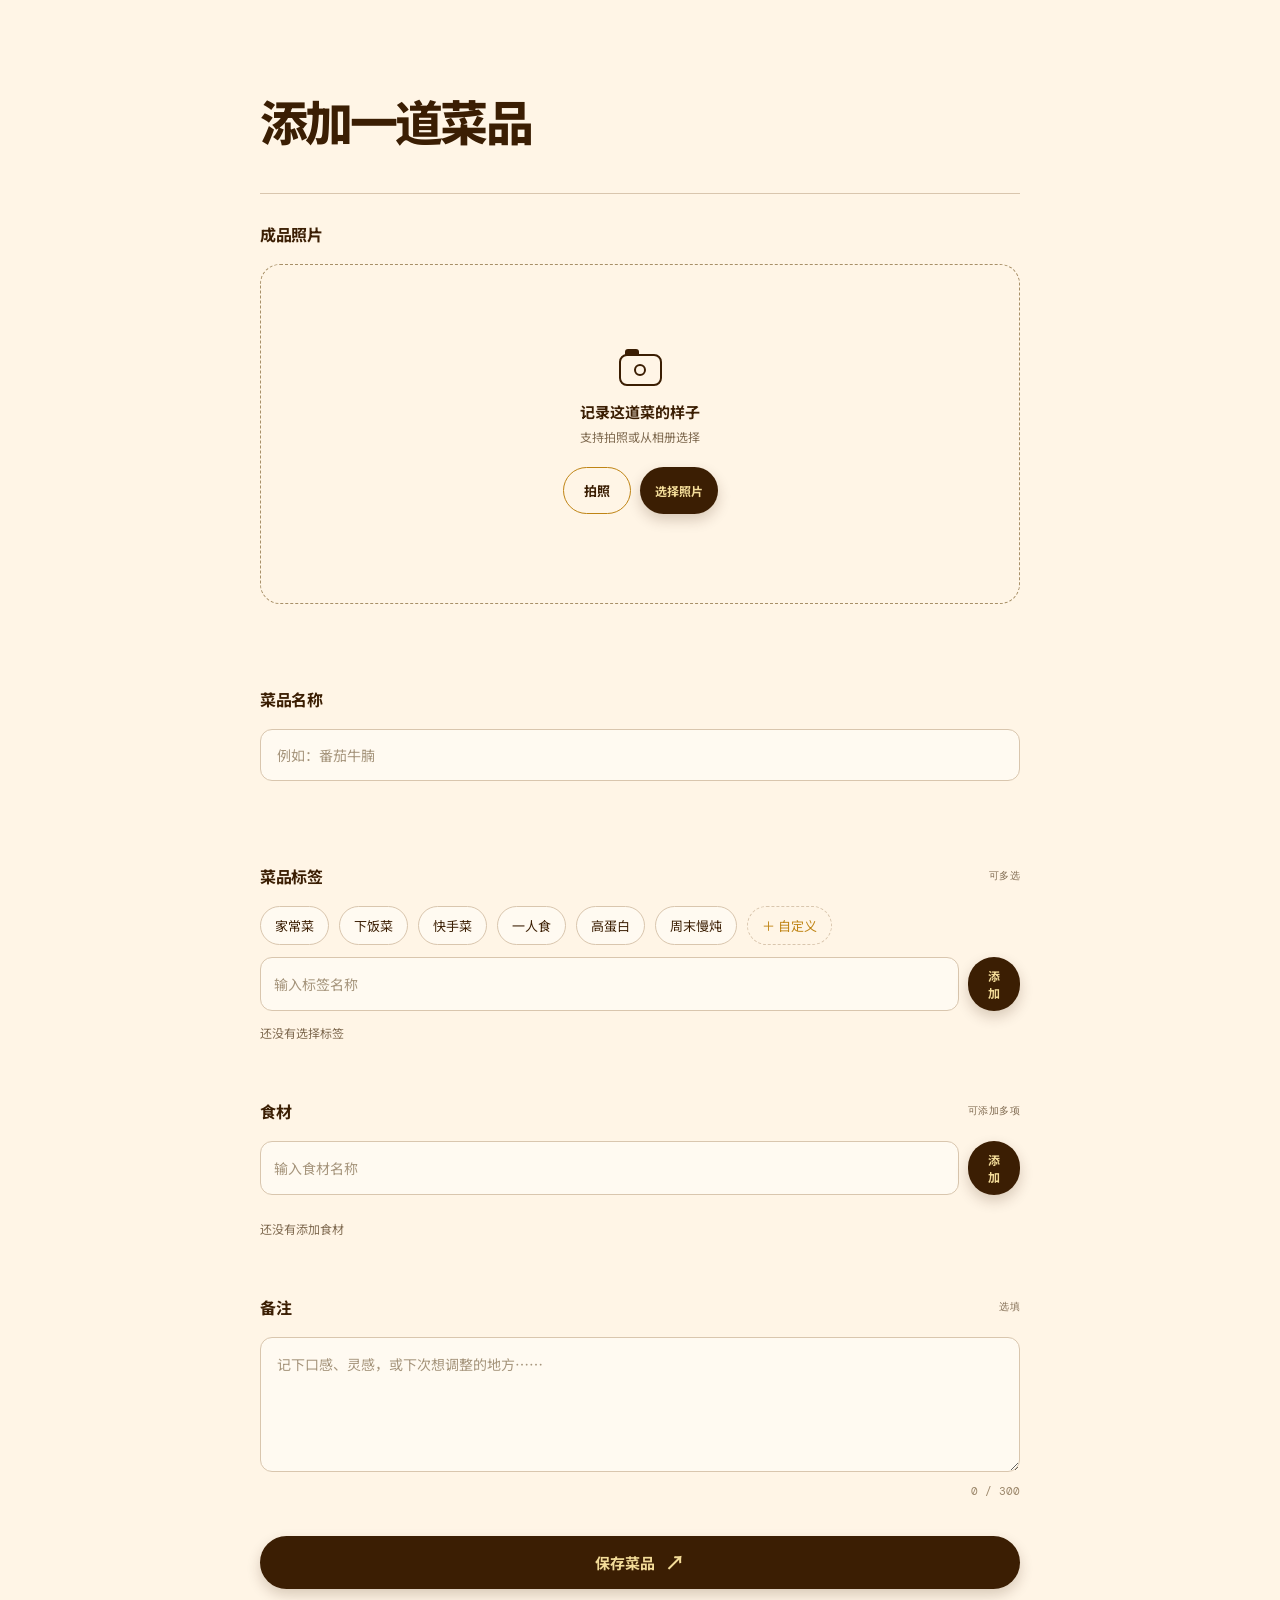
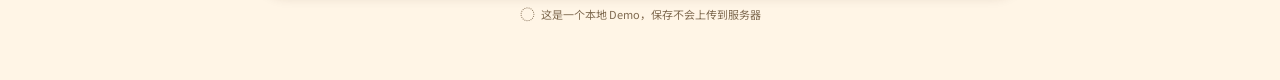
==== outputs/index.html @ 97941abd "Build Kitchen Workspace pages and Cloudflare architecture" ====
<!doctype html>
<html lang="zh-CN">
  <head>
    <meta charset="UTF-8" />
    <meta name="viewport" content="width=device-width, initial-scale=1, viewport-fit=cover" />
    <meta name="theme-color" content="#fbfaf7" />
    <title>添加菜品 · Kitchen Workspace</title>
    <link rel="preconnect" href="https://fonts.googleapis.com" />
    <link rel="preconnect" href="https://fonts.gstatic.com" crossorigin />
    <link href="https://fonts.googleapis.com/css2?family=DM+Mono:wght@400;500&family=Manrope:wght@400;500;600;700;800&family=Noto+Sans+SC:wght@400;500;600;700;800&display=swap" rel="stylesheet" />
    <link rel="stylesheet" href="styles.css" />
  </head>
  <body>
    <main class="page-shell">
      <section class="intro" aria-labelledby="page-title">
        <h1 id="page-title">添加一道菜品</h1>
      </section>

      <form id="dish-form" novalidate>
        <section class="form-section photo-section">
          <div class="section-heading">
            <div><h2>成品照片</h2></div>
          </div>
          <div class="photo-card" id="photo-card">
            <div class="photo-placeholder" id="photo-placeholder">
              <div class="camera-icon" aria-hidden="true"><span></span></div>
              <strong>记录这道菜的样子</strong>
              <span>支持拍照或从相册选择</span>
              <div class="photo-actions">
                <button class="secondary-button" type="button" id="camera-button">拍照</button>
                <button class="primary-button small" type="button" id="album-button">选择照片</button>
              </div>
            </div>
            <img id="photo-preview" alt="菜品照片预览" />
            <button class="remove-photo" type="button" id="remove-photo" aria-label="移除照片">×</button>
          </div>
          <input id="camera-input" type="file" accept="image/*" capture="environment" hidden />
          <input id="album-input" type="file" accept="image/*" hidden />
          <p class="field-error" id="photo-error" role="alert"></p>
        </section>

        <section class="form-section">
          <div class="section-heading">
            <div><h2>菜品名称</h2></div>
          </div>
          <label class="sr-only" for="dish-name">菜品名称</label>
          <input class="text-input" id="dish-name" name="dish-name" type="text" maxlength="40" placeholder="例如：番茄牛腩" autocomplete="off" />
          <p class="field-error" id="name-error" role="alert"></p>
        </section>

        <section class="form-section">
          <div class="section-heading">
            <div><h2>菜品标签</h2></div>
            <span class="optional-label">可多选</span>
          </div>
          <div class="tag-list" id="tag-list" aria-label="菜品标签">
            <button type="button" class="tag" data-tag="家常菜">家常菜</button>
            <button type="button" class="tag" data-tag="下饭菜">下饭菜</button>
            <button type="button" class="tag" data-tag="快手菜">快手菜</button>
            <button type="button" class="tag" data-tag="一人食">一人食</button>
            <button type="button" class="tag" data-tag="高蛋白">高蛋白</button>
            <button type="button" class="tag" data-tag="周末慢炖">周末慢炖</button>
            <button type="button" class="tag add-tag" id="add-tag">＋ 自定义</button>
          </div>
          <div class="custom-tag-row" id="custom-tag-row" hidden>
            <label class="sr-only" for="custom-tag">输入自定义标签</label>
            <input class="text-input compact" id="custom-tag" type="text" maxlength="12" placeholder="输入标签名称" />
            <button class="primary-button small" type="button" id="confirm-tag">添加</button>
          </div>
          <p class="selected-hint" id="selected-hint">还没有选择标签</p>
        </section>

        <section class="form-section ingredients-section">
          <div class="section-heading">
            <div><h2>食材</h2></div>
            <span class="optional-label">可添加多项</span>
          </div>
          <div class="custom-tag-row ingredient-input-row">
            <label class="sr-only" for="ingredient-input">输入食材名称</label>
            <input class="text-input compact" id="ingredient-input" type="text" maxlength="20" placeholder="输入食材名称" />
            <button class="primary-button small" type="button" id="add-ingredient">添加</button>
          </div>
          <div class="tag-list ingredient-list" id="ingredient-list" aria-label="已添加食材"></div>
          <p class="selected-hint" id="ingredient-hint">还没有添加食材</p>
        </section>

        <section class="form-section notes-section">
          <div class="section-heading">
            <div><h2>备注</h2></div>
            <span class="optional-label">选填</span>
          </div>
          <label class="sr-only" for="notes">备注</label>
          <textarea class="text-input textarea" id="notes" name="notes" maxlength="300" placeholder="记下口感、灵感，或下次想调整的地方……"></textarea>
          <div class="character-count"><span id="character-count">0</span> / 300</div>
        </section>

        <div class="form-footer">
          <button class="primary-button save-button" type="submit"><span>保存菜品</span><span class="arrow">↗</span></button>
          <p class="local-note"><span class="lock-icon">◌</span> 这是一个本地 Demo，保存不会上传到服务器</p>
        </div>
        <div class="feedback" id="feedback" role="status" aria-live="polite"></div>
      </form>
    </main>
    <script type="module" src="app.js"></script>
  </body>
</html>
---- outputs/styles.css ----
:root{--ink:#3b1e03;--muted:#806b51;--line:#d9c6ae;--paper:#fff5e6;--cream:#fff5e6;--green:#3b1e03;--green-dark:#281300;--lime:#f3dc99;--gold:#bf8414;--error:#a64f2d;--shadow:0 18px 45px rgba(59,30,3,.12)}
.form-section.form-section{border-top:0}
.form-section.form-section:first-child{border-top:1px solid var(--line)}
.ingredient-list{margin-top:12px}
*{box-sizing:border-box}html{background:var(--paper)}body{margin:0;color:var(--ink);font-family:"Noto Sans SC",Manrope,sans-serif;background:var(--paper)}button,input,textarea{font:inherit}button{cursor:pointer}.page-shell{width:min(100% - 40px,760px);margin:0 auto;padding:28px 0 56px}.topbar{display:flex;align-items:center;gap:10px;border-bottom:1px solid var(--line);padding-bottom:20px}.brand-mark{display:flex;align-items:flex-end;gap:3px;width:26px;height:25px}.brand-mark span{display:block;width:6px;border-radius:6px;background:var(--gold)}.brand-mark span:nth-child(1){height:13px}.brand-mark span:nth-child(2){height:21px}.brand-mark span:nth-child(3){height:17px}.brand-copy{display:flex;flex-direction:column;line-height:1}.brand-copy .eyebrow{font:500 10px "DM Mono",monospace;letter-spacing:.2em;color:var(--gold)}.brand-copy strong{font-size:13px;letter-spacing:.03em;margin-top:5px}.topbar-status{margin-left:auto;border:1px solid var(--gold);border-radius:99px;color:var(--ink);font:500 10px "DM Mono",monospace;letter-spacing:.09em;padding:7px 10px}.topbar-status i{display:inline-block;width:5px;height:5px;border-radius:50%;background:var(--gold);margin:0 5px 1px 0}.intro{padding:56px 0 34px}.kicker{font:500 11px "DM Mono",monospace;color:var(--gold);letter-spacing:.12em;margin:0 0 15px}.kicker span{color:#9d886c}.intro h1{font-size:clamp(32px,6vw,48px);letter-spacing:-.06em;line-height:1.1;margin:0 0 12px;font-weight:800}.intro-copy{font-size:14px;color:var(--muted);margin:0}.form-section{border-top:1px solid var(--line);padding:28px 0 30px}.section-heading{display:flex;justify-content:space-between;align-items:center;margin-bottom:18px}.section-heading>div{display:flex;align-items:center;gap:11px}.section-heading h2{font-size:16px;margin:0;font-weight:700;letter-spacing:-.02em}.optional-label{font:500 10px "DM Mono",monospace;letter-spacing:.05em;color:var(--muted)}.photo-card{position:relative;min-height:300px;overflow:hidden;border:1px dashed #a89068;border-radius:20px;background:var(--cream);display:grid;place-items:center;transition:.2s}.photo-card.has-error{border-color:var(--error);box-shadow:0 0 0 3px #f2c9ad}.photo-placeholder{text-align:center;display:flex;flex-direction:column;align-items:center}.camera-icon{width:43px;height:32px;border:2px solid var(--ink);border-radius:8px;position:relative;margin-bottom:15px}.camera-icon:before{content:"";position:absolute;width:14px;height:6px;border-radius:3px 3px 0 0;background:var(--ink);left:4px;top:-7px}.camera-icon span{position:absolute;width:12px;height:12px;border:2px solid var(--ink);border-radius:50%;left:13px;top:8px}.photo-placeholder strong{font-size:15px;margin-bottom:6px}.photo-placeholder>span{font-size:12px;color:var(--muted)}.photo-actions{display:flex;gap:9px;margin-top:22px}.primary-button,.secondary-button{border:0;border-radius:99px;padding:13px 20px;font-weight:700;font-size:13px;transition:.2s}.primary-button{background:var(--ink);color:var(--lime);box-shadow:0 6px 14px rgba(59,30,3,.2)}.primary-button:hover{background:var(--green-dark);transform:translateY(-1px)}.secondary-button{background:transparent;color:var(--ink);border:1px solid var(--gold)}.secondary-button:hover{background:var(--lime);border-color:var(--gold)}.small{padding:10px 15px;font-size:12px}.photo-card img{width:100%;height:100%;position:absolute;inset:0;object-fit:cover;display:none}.photo-card.has-photo img{display:block}.photo-card.has-photo .photo-placeholder{display:none}.remove-photo{display:none;position:absolute;right:12px;top:12px;width:32px;height:32px;border:0;border-radius:50%;background:rgba(59,30,3,.8);color:var(--lime);font-size:23px;line-height:1}.photo-card.has-photo .remove-photo{display:block}.text-input{width:100%;border:1px solid var(--line);background:#fffaf1;border-radius:12px;padding:15px 16px;color:var(--ink);outline:none;transition:.2s;font-size:14px}.text-input:focus{border-color:var(--gold);box-shadow:0 0 0 3px #f3dc99}.text-input::placeholder{color:#a6957c}.field-error{min-height:18px;margin:7px 2px 0;color:var(--error);font-size:12px}.tag-list{display:flex;flex-wrap:wrap;gap:10px}.tag{border:1px solid var(--line);background:#fffaf1;color:var(--ink);border-radius:99px;padding:9px 14px;font-size:13px;transition:.2s}.tag:hover{border-color:var(--gold)}.tag.selected{background:var(--ink);color:var(--lime);border-color:var(--ink)}.tag.add-tag{border-style:dashed;color:var(--gold);background:transparent}.custom-tag-row{display:flex;gap:9px;margin-top:12px}.compact{padding:11px 13px}.selected-hint{color:var(--muted);font-size:12px;margin:13px 0 0}.textarea{min-height:135px;resize:vertical;line-height:1.7}.character-count{text-align:right;color:#9d886c;font:11px "DM Mono",monospace;margin-top:7px}.form-footer{text-align:center;padding-top:8px}.save-button{width:100%;font-size:15px;display:flex;justify-content:center;align-items:center;gap:10px;padding:16px}.arrow{font-size:20px;line-height:10px}.local-note{color:#806b51;font-size:11px;margin:14px 0 0}.lock-icon{font-size:15px;vertical-align:-1px;margin-right:4px}.feedback{display:none;border-radius:12px;padding:13px 15px;margin-top:18px;font-size:13px;line-height:1.5}.feedback.success{display:block;background:var(--lime);color:var(--ink)}.feedback.error{display:block;background:#f2c9ad;color:var(--ink)}.sr-only{position:absolute;width:1px;height:1px;padding:0;margin:-1px;overflow:hidden;clip:rect(0,0,0,0);white-space:nowrap;border:0}@media (max-width:520px){.page-shell{width:min(100% - 32px,760px);padding-top:20px}.intro{padding:44px 0 27px}.photo-card{min-height:270px}.topbar-status{font-size:9px;padding:6px 8px}.form-section{padding:24px 0 26px}}@media (min-width:700px){.page-shell{padding-top:38px}.photo-card{min-height:340px}}
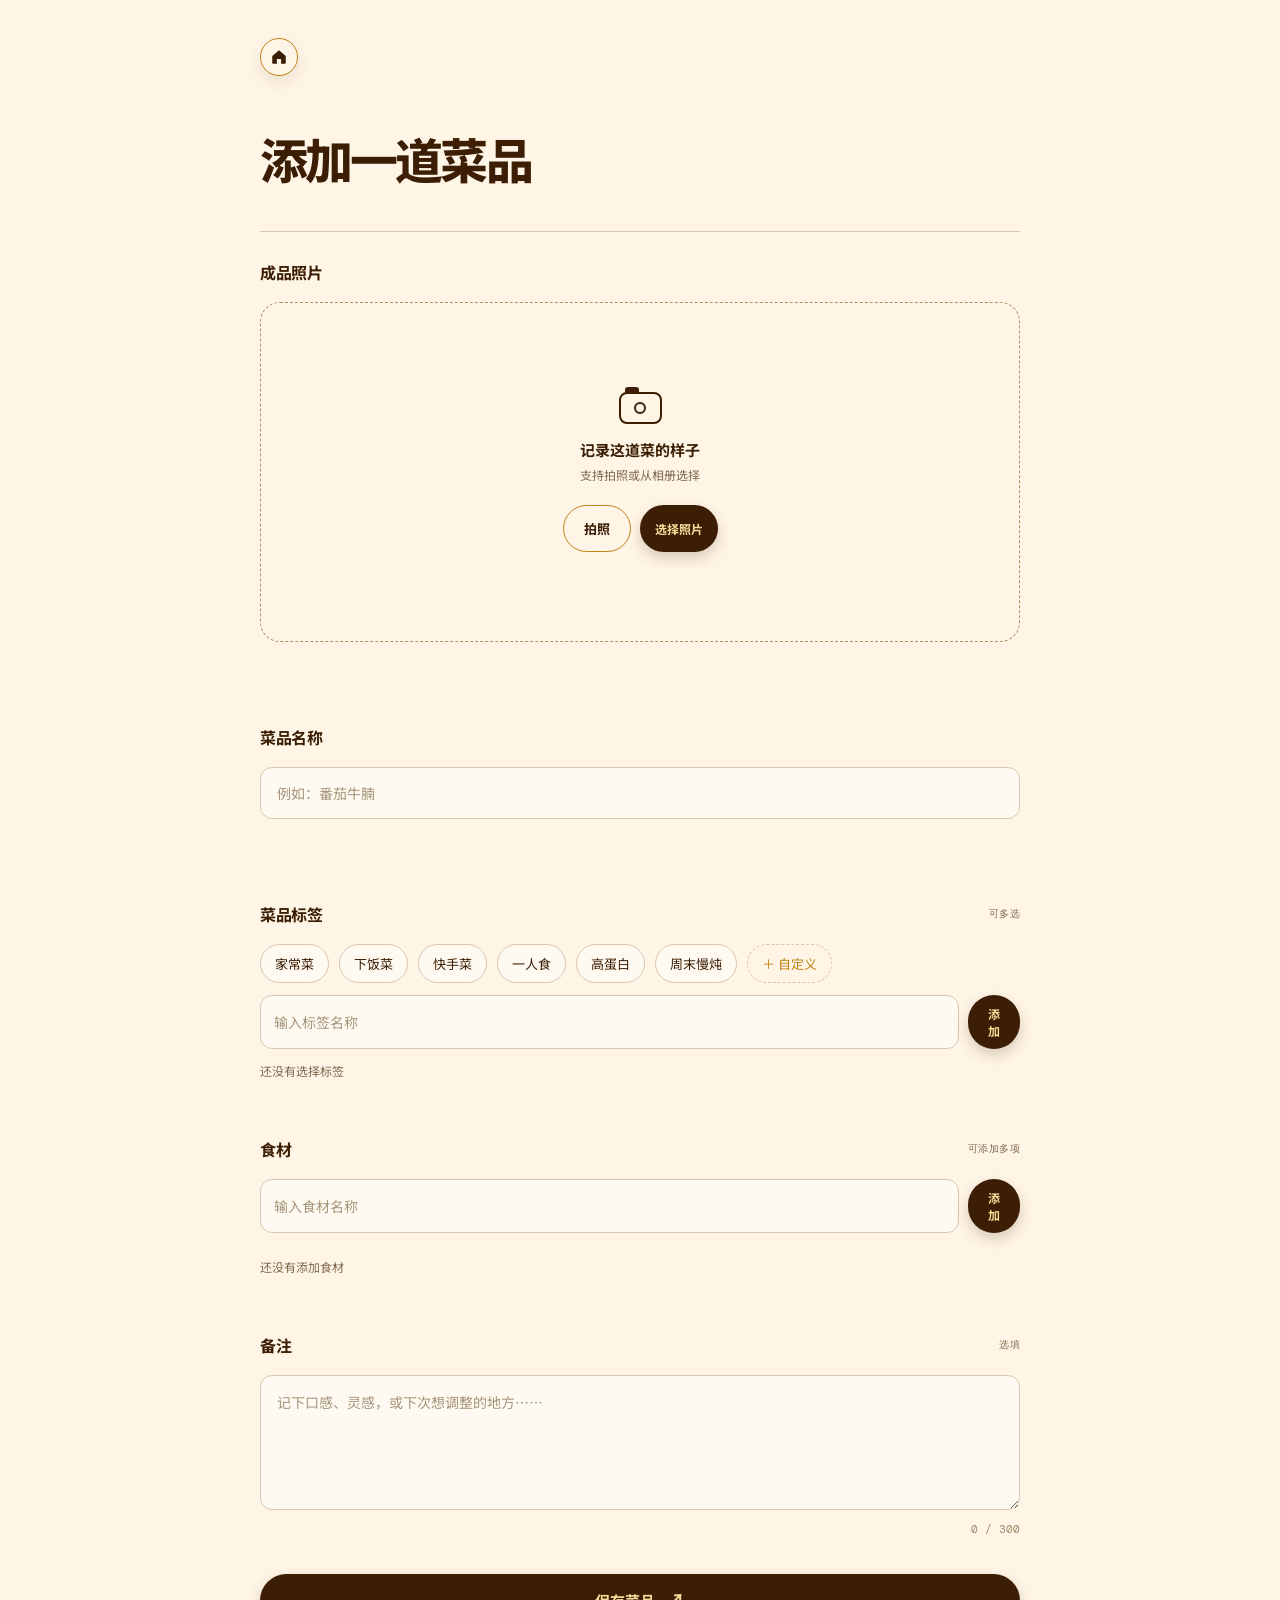
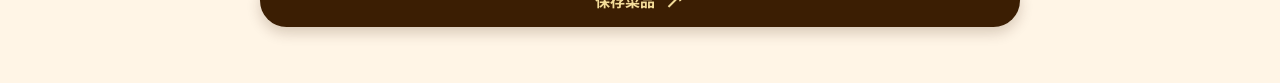
==== commit 8125e90c: "Update add dish page UI" ====
--- a/outputs/index.html
+++ b/outputs/index.html
@@ -4,6 +4,9 @@
     <meta charset="UTF-8" />
     <meta name="viewport" content="width=device-width, initial-scale=1, viewport-fit=cover" />
     <meta name="theme-color" content="#fbfaf7" />
+    <script>
+      if (window.location.pathname === '/') window.location.replace('/home');
+    </script>
     <title>添加菜品 · Kitchen Workspace</title>
     <link rel="preconnect" href="https://fonts.googleapis.com" />
     <link rel="preconnect" href="https://fonts.gstatic.com" crossorigin />
@@ -12,6 +15,9 @@
   </head>
   <body>
     <main class="page-shell">
+      <a class="home-button" href="/home" aria-label="返回主页" title="返回主页">
+        <svg viewBox="0 0 24 24" aria-hidden="true"><path d="M3 10.8 12 3l9 7.8v9.2a1 1 0 0 1-1 1h-5.2v-6.2H9.2V21H4a1 1 0 0 1-1-1v-9.2Z"/></svg>
+      </a>
       <section class="intro" aria-labelledby="page-title">
         <h1 id="page-title">添加一道菜品</h1>
       </section>
@@ -96,11 +102,11 @@
 
         <div class="form-footer">
           <button class="primary-button save-button" type="submit"><span>保存菜品</span><span class="arrow">↗</span></button>
-          <p class="local-note"><span class="lock-icon">◌</span> 这是一个本地 Demo，保存不会上传到服务器</p>
         </div>
         <div class="feedback" id="feedback" role="status" aria-live="polite"></div>
       </form>
     </main>
+    <script src="runtime-config.js"></script>
     <script type="module" src="app.js"></script>
   </body>
 </html>
--- a/outputs/styles.css
+++ b/outputs/styles.css
@@ -1,4 +1,5 @@
 :root{--ink:#3b1e03;--muted:#806b51;--line:#d9c6ae;--paper:#fff5e6;--cream:#fff5e6;--green:#3b1e03;--green-dark:#281300;--lime:#f3dc99;--gold:#bf8414;--error:#a64f2d;--shadow:0 18px 45px rgba(59,30,3,.12)}
+.home-button{display:grid;place-items:center;width:38px;height:38px;border:1px solid var(--gold);border-radius:50%;background:var(--cream);color:var(--ink);text-decoration:none;box-shadow:0 6px 14px rgba(59,30,3,.1);transition:.2s}.home-button:hover,.home-button:focus-visible{background:var(--gold);color:var(--paper);transform:translateY(-1px);outline:none}.home-button svg{width:18px;height:18px;fill:currentColor}
 .form-section.form-section{border-top:0}
 .form-section.form-section:first-child{border-top:1px solid var(--line)}
 .ingredient-list{margin-top:12px}
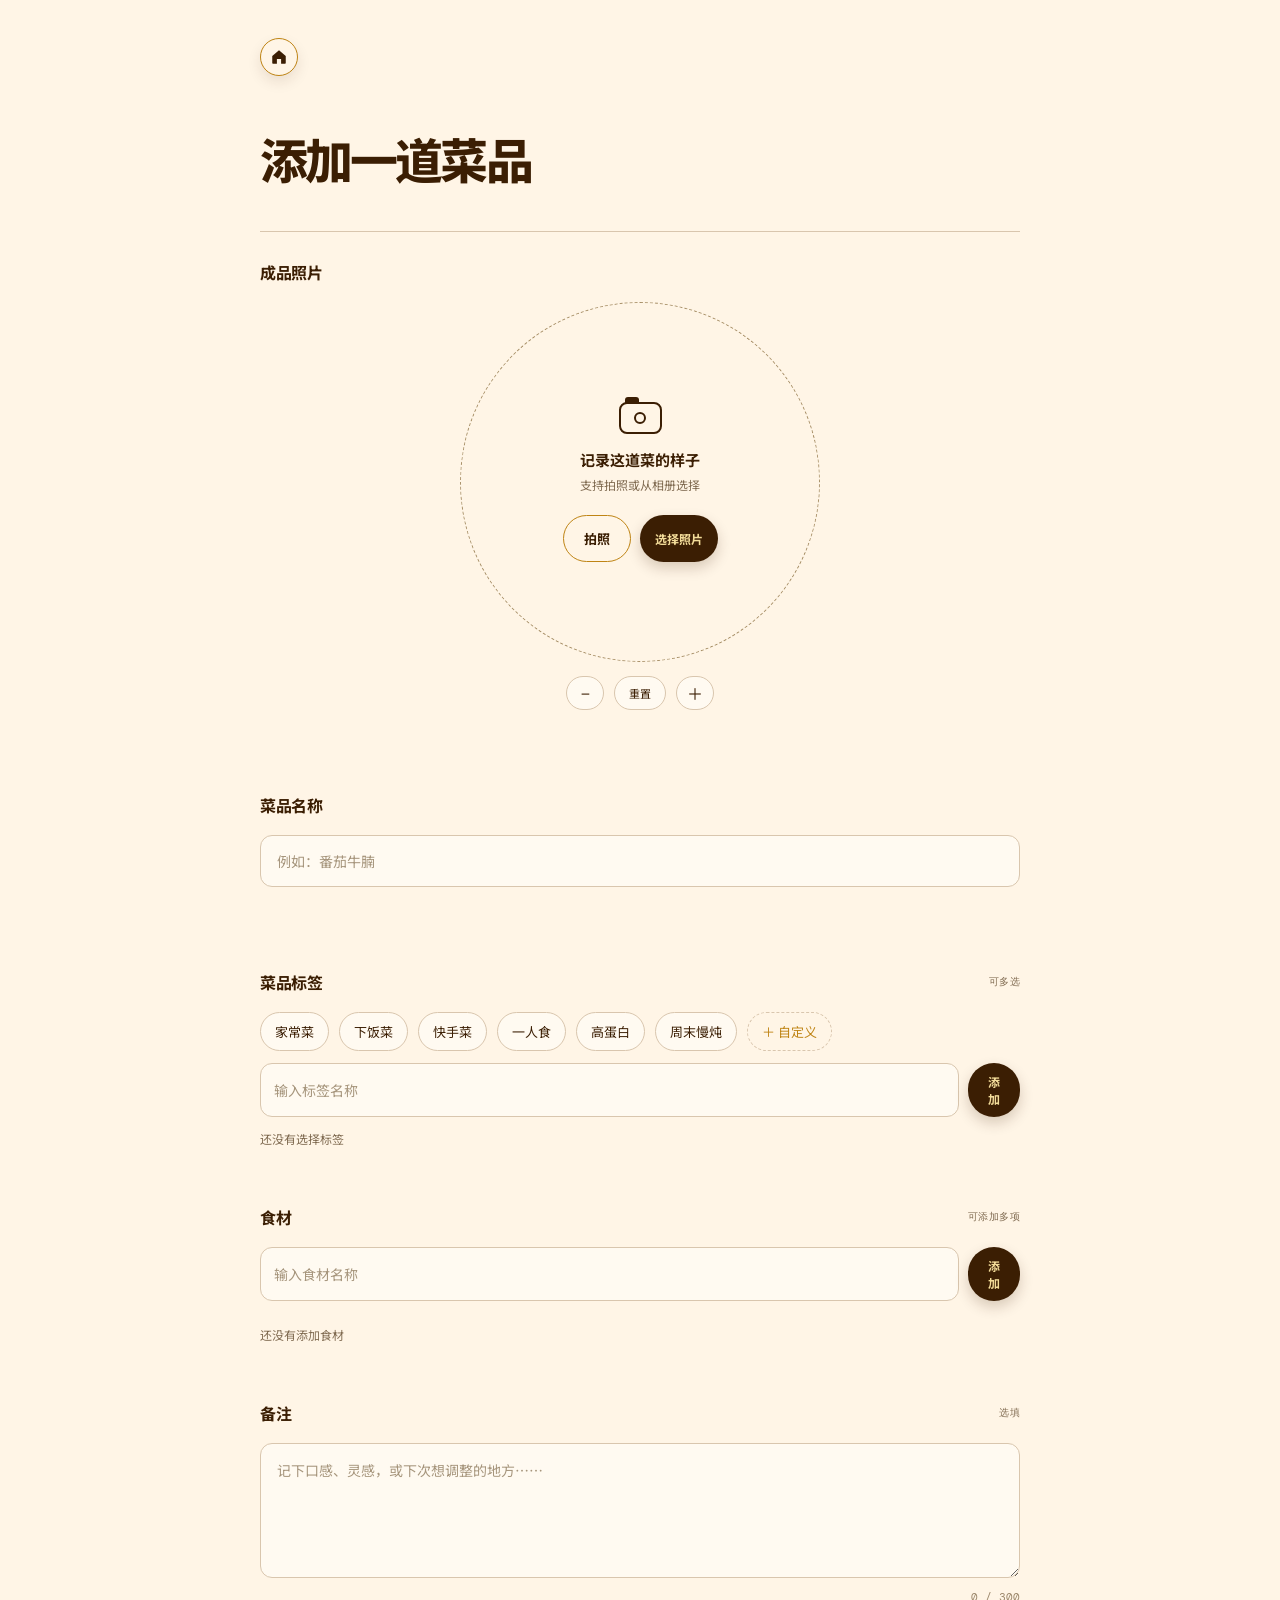
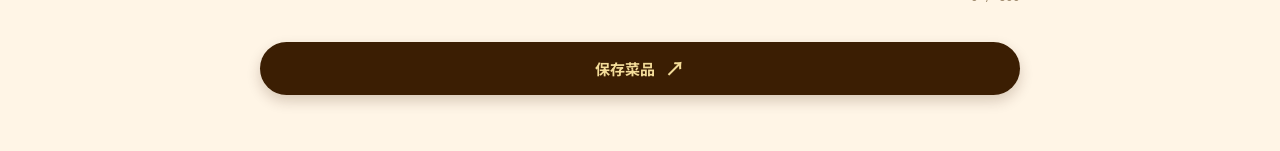
==== commit 197fb966: "Add circular photo crop controls" ====
--- a/outputs/index.html
+++ b/outputs/index.html
@@ -39,6 +39,11 @@
             </div>
             <img id="photo-preview" alt="菜品照片预览" />
             <button class="remove-photo" type="button" id="remove-photo" aria-label="移除照片">×</button>
+          </div>
+          <div class="photo-adjust-controls" id="photo-adjust-controls" hidden>
+            <button type="button" id="zoom-out" aria-label="缩小照片">−</button>
+            <button type="button" id="reset-photo" aria-label="重置照片位置和缩放">重置</button>
+            <button type="button" id="zoom-in" aria-label="放大照片">＋</button>
           </div>
           <input id="camera-input" type="file" accept="image/*" capture="environment" hidden />
           <input id="album-input" type="file" accept="image/*" hidden />
--- a/outputs/styles.css
+++ b/outputs/styles.css
@@ -3,4 +3,5 @@
 .form-section.form-section{border-top:0}
 .form-section.form-section:first-child{border-top:1px solid var(--line)}
 .ingredient-list{margin-top:12px}
+.photo-section .photo-card{width:min(100%,360px);aspect-ratio:1;min-height:0;margin:0 auto;border-radius:50%;touch-action:none;cursor:grab}.photo-section .photo-card:active{cursor:grabbing}.photo-adjust-controls{display:flex;justify-content:center;align-items:center;gap:10px;margin:14px auto 0}.photo-adjust-controls button{min-width:38px;height:34px;border:1px solid var(--line);border-radius:99px;background:#fffaf1;color:var(--ink);font-size:16px}.photo-adjust-controls button:nth-child(2){padding:0 14px;font-size:11px}.photo-adjust-controls button:hover,.photo-adjust-controls button:focus-visible{border-color:var(--gold);outline:none}.photo-card img{transform:translate3d(var(--photo-x,0px),var(--photo-y,0px),0) scale(var(--photo-scale,1));transform-origin:center;user-select:none;pointer-events:none}.photo-placeholder{padding:24px}.photo-card.has-photo + .photo-adjust-controls{display:flex}@media (max-width:520px){.photo-section .photo-card{width:min(100%,320px)}}
 *{box-sizing:border-box}html{background:var(--paper)}body{margin:0;color:var(--ink);font-family:"Noto Sans SC",Manrope,sans-serif;background:var(--paper)}button,input,textarea{font:inherit}button{cursor:pointer}.page-shell{width:min(100% - 40px,760px);margin:0 auto;padding:28px 0 56px}.topbar{display:flex;align-items:center;gap:10px;border-bottom:1px solid var(--line);padding-bottom:20px}.brand-mark{display:flex;align-items:flex-end;gap:3px;width:26px;height:25px}.brand-mark span{display:block;width:6px;border-radius:6px;background:var(--gold)}.brand-mark span:nth-child(1){height:13px}.brand-mark span:nth-child(2){height:21px}.brand-mark span:nth-child(3){height:17px}.brand-copy{display:flex;flex-direction:column;line-height:1}.brand-copy .eyebrow{font:500 10px "DM Mono",monospace;letter-spacing:.2em;color:var(--gold)}.brand-copy strong{font-size:13px;letter-spacing:.03em;margin-top:5px}.topbar-status{margin-left:auto;border:1px solid var(--gold);border-radius:99px;color:var(--ink);font:500 10px "DM Mono",monospace;letter-spacing:.09em;padding:7px 10px}.topbar-status i{display:inline-block;width:5px;height:5px;border-radius:50%;background:var(--gold);margin:0 5px 1px 0}.intro{padding:56px 0 34px}.kicker{font:500 11px "DM Mono",monospace;color:var(--gold);letter-spacing:.12em;margin:0 0 15px}.kicker span{color:#9d886c}.intro h1{font-size:clamp(32px,6vw,48px);letter-spacing:-.06em;line-height:1.1;margin:0 0 12px;font-weight:800}.intro-copy{font-size:14px;color:var(--muted);margin:0}.form-section{border-top:1px solid var(--line);padding:28px 0 30px}.section-heading{display:flex;justify-content:space-between;align-items:center;margin-bottom:18px}.section-heading>div{display:flex;align-items:center;gap:11px}.section-heading h2{font-size:16px;margin:0;font-weight:700;letter-spacing:-.02em}.optional-label{font:500 10px "DM Mono",monospace;letter-spacing:.05em;color:var(--muted)}.photo-card{position:relative;min-height:300px;overflow:hidden;border:1px dashed #a89068;border-radius:20px;background:var(--cream);display:grid;place-items:center;transition:.2s}.photo-card.has-error{border-color:var(--error);box-shadow:0 0 0 3px #f2c9ad}.photo-placeholder{text-align:center;display:flex;flex-direction:column;align-items:center}.camera-icon{width:43px;height:32px;border:2px solid var(--ink);border-radius:8px;position:relative;margin-bottom:15px}.camera-icon:before{content:"";position:absolute;width:14px;height:6px;border-radius:3px 3px 0 0;background:var(--ink);left:4px;top:-7px}.camera-icon span{position:absolute;width:12px;height:12px;border:2px solid var(--ink);border-radius:50%;left:13px;top:8px}.photo-placeholder strong{font-size:15px;margin-bottom:6px}.photo-placeholder>span{font-size:12px;color:var(--muted)}.photo-actions{display:flex;gap:9px;margin-top:22px}.primary-button,.secondary-button{border:0;border-radius:99px;padding:13px 20px;font-weight:700;font-size:13px;transition:.2s}.primary-button{background:var(--ink);color:var(--lime);box-shadow:0 6px 14px rgba(59,30,3,.2)}.primary-button:hover{background:var(--green-dark);transform:translateY(-1px)}.secondary-button{background:transparent;color:var(--ink);border:1px solid var(--gold)}.secondary-button:hover{background:var(--lime);border-color:var(--gold)}.small{padding:10px 15px;font-size:12px}.photo-card img{width:100%;height:100%;position:absolute;inset:0;object-fit:cover;display:none}.photo-card.has-photo img{display:block}.photo-card.has-photo .photo-placeholder{display:none}.remove-photo{display:none;position:absolute;right:12px;top:12px;width:32px;height:32px;border:0;border-radius:50%;background:rgba(59,30,3,.8);color:var(--lime);font-size:23px;line-height:1}.photo-card.has-photo .remove-photo{display:block}.text-input{width:100%;border:1px solid var(--line);background:#fffaf1;border-radius:12px;padding:15px 16px;color:var(--ink);outline:none;transition:.2s;font-size:14px}.text-input:focus{border-color:var(--gold);box-shadow:0 0 0 3px #f3dc99}.text-input::placeholder{color:#a6957c}.field-error{min-height:18px;margin:7px 2px 0;color:var(--error);font-size:12px}.tag-list{display:flex;flex-wrap:wrap;gap:10px}.tag{border:1px solid var(--line);background:#fffaf1;color:var(--ink);border-radius:99px;padding:9px 14px;font-size:13px;transition:.2s}.tag:hover{border-color:var(--gold)}.tag.selected{background:var(--ink);color:var(--lime);border-color:var(--ink)}.tag.add-tag{border-style:dashed;color:var(--gold);background:transparent}.custom-tag-row{display:flex;gap:9px;margin-top:12px}.compact{padding:11px 13px}.selected-hint{color:var(--muted);font-size:12px;margin:13px 0 0}.textarea{min-height:135px;resize:vertical;line-height:1.7}.character-count{text-align:right;color:#9d886c;font:11px "DM Mono",monospace;margin-top:7px}.form-footer{text-align:center;padding-top:8px}.save-button{width:100%;font-size:15px;display:flex;justify-content:center;align-items:center;gap:10px;padding:16px}.arrow{font-size:20px;line-height:10px}.local-note{color:#806b51;font-size:11px;margin:14px 0 0}.lock-icon{font-size:15px;vertical-align:-1px;margin-right:4px}.feedback{display:none;border-radius:12px;padding:13px 15px;margin-top:18px;font-size:13px;line-height:1.5}.feedback.success{display:block;background:var(--lime);color:var(--ink)}.feedback.error{display:block;background:#f2c9ad;color:var(--ink)}.sr-only{position:absolute;width:1px;height:1px;padding:0;margin:-1px;overflow:hidden;clip:rect(0,0,0,0);white-space:nowrap;border:0}@media (max-width:520px){.page-shell{width:min(100% - 32px,760px);padding-top:20px}.intro{padding:44px 0 27px}.photo-card{min-height:270px}.topbar-status{font-size:9px;padding:6px 8px}.form-section{padding:24px 0 26px}}@media (min-width:700px){.page-shell{padding-top:38px}.photo-card{min-height:340px}}
